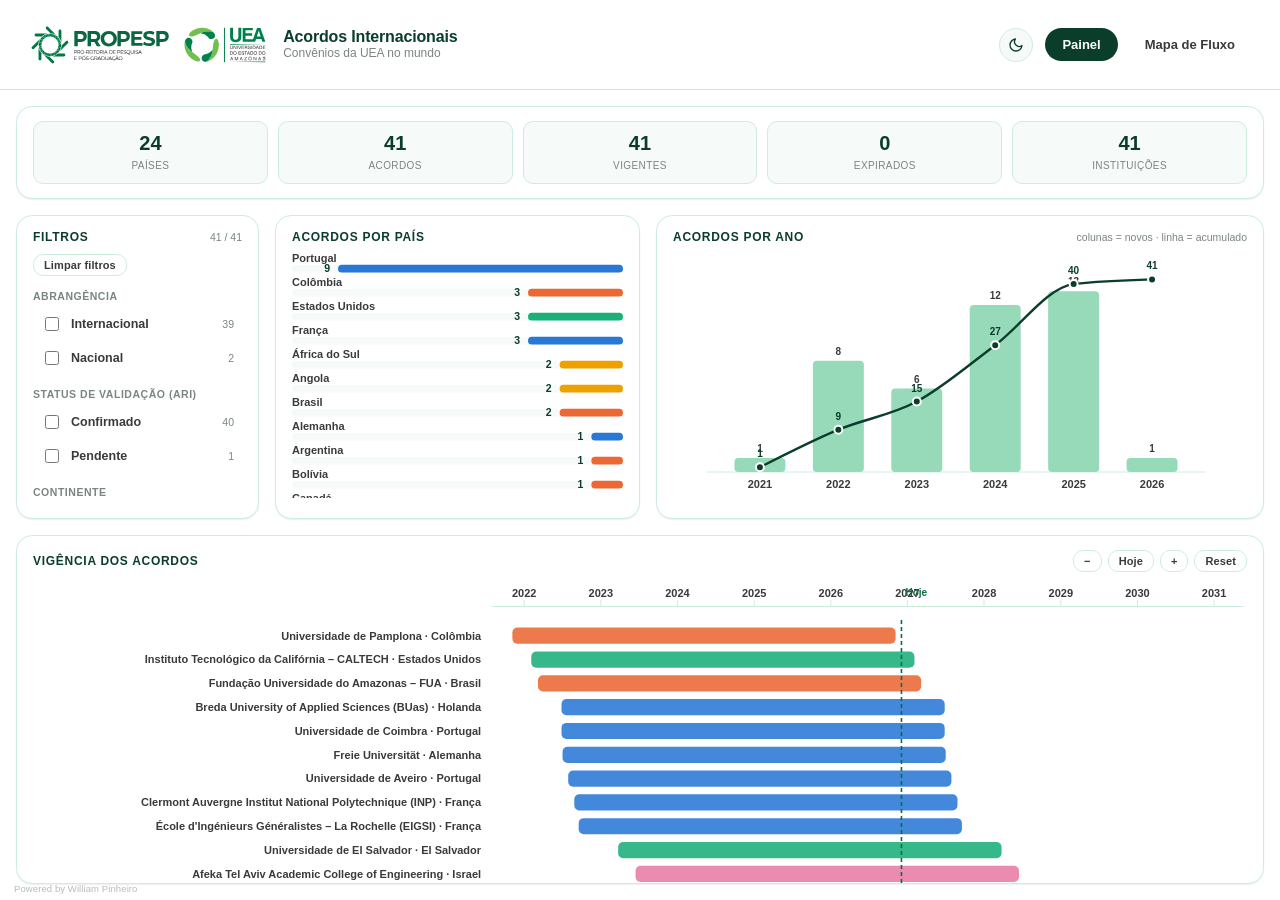
==== docs/index.html @ 7c6e440c "Combo chart colors + year click-filter, sticky Gantt axis, days-remaining tooltip, bar value reposit" ====
<!doctype html>
<html lang="pt-BR">
<head>
<meta charset="utf-8" />
<meta name="viewport" content="width=device-width, initial-scale=1" />
<script>(function(){var t=localStorage.getItem('acordos-theme');if(t==='dark'||t==='light')document.documentElement.setAttribute('data-theme',t);})();</script>
<title>Acordos Internacionais · UEA</title>
<link rel="stylesheet" href="css/style.css?v=4" />
</head>
<body>

<header class="topbar">
  <div class="topbar__brand">
    <img src="image/propespuea.svg" alt="PROPESP UEA" class="topbar__logo" />
    <div class="topbar__title">
      <strong>Acordos Internacionais</strong>
      <span>Convênios da UEA no mundo</span>
    </div>
  </div>

  <nav class="topbar__nav">
    <button type="button" id="theme-toggle" class="theme-toggle" aria-label="Alternar tema">
      <svg class="icon-sun" viewBox="0 0 24 24" fill="none" stroke="currentColor" stroke-width="2" stroke-linecap="round"><circle cx="12" cy="12" r="4"/><path d="M12 2v2M12 20v2M4.93 4.93l1.41 1.41M17.66 17.66l1.41 1.41M2 12h2M20 12h2M4.93 19.07l1.41-1.41M17.66 6.34l1.41-1.41"/></svg>
      <svg class="icon-moon" viewBox="0 0 24 24" fill="none" stroke="currentColor" stroke-width="2" stroke-linecap="round" stroke-linejoin="round"><path d="M21 12.79A9 9 0 1111.21 3 7 7 0 0021 12.79z"/></svg>
    </button>
    <a href="index.html" class="topbar__link is-active">Painel</a>
    <a href="fluxo.html" class="topbar__link">Mapa de Fluxo</a>
  </nav>
</header>

<main class="layout--acordos">

  <!-- ===================== Cartões de indicadores ===================== -->
  <div class="panel">
    <div class="stat-row">
      <div class="stat-tile"><b id="stat-paises">—</b><small>Países</small></div>
      <div class="stat-tile"><b id="stat-acordos">—</b><small>Acordos</small></div>
      <div class="stat-tile"><b id="stat-ativos">—</b><small>Vigentes</small></div>
      <div class="stat-tile"><b id="stat-expirados">—</b><small>Expirados</small></div>
      <div class="stat-tile"><b id="stat-instituicoes">—</b><small>Instituições</small></div>
    </div>
  </div>

  <!-- ===================== Filtros + Barras + Combo ===================== -->
  <div class="acordos-row acordos-row--filters">
    <div class="panel">
      <div class="panel__header">
        <span class="panel__title">Filtros</span>
        <span class="panel__hint" id="filter-count-hint"></span>
      </div>
      <div class="panel__body" id="filters-panel" style="height:calc(100% - 30px); overflow-y:auto; display:flex; flex-direction:column; gap:14px;"></div>
    </div>

    <div class="panel">
      <div class="panel__header"><span class="panel__title">Acordos por país</span></div>
      <div class="panel__body" id="bar-chart" style="height:calc(100% - 30px); overflow-y:auto;"></div>
    </div>

    <div class="panel">
      <div class="panel__header">
        <span class="panel__title">Acordos por ano</span>
        <span class="panel__hint">colunas = novos · linha = acumulado</span>
      </div>
      <div class="panel__body" id="combo-chart" style="height:calc(100% - 30px);"></div>
    </div>
  </div>

  <!-- ===================== Gantt: vigência dos acordos ===================== -->
  <div class="panel panel--flush" style="display:flex; flex-direction:column;">
    <div class="panel__header" style="padding:14px 16px 0;">
      <span class="panel__title">Vigência dos acordos</span>
      <span class="gantt-toolbar" id="gantt-zoom"></span>
    </div>
    <div style="flex:1; min-height:0;" id="gantt-chart"></div>
  </div>

</main>

<footer class="site-credit">Powered by William Pinheiro</footer>

<script src="lib/d3.v7.min.js"></script>
<script src="js/common.js?v=4"></script>
<script src="js/charts.js?v=4"></script>
<script src="js/main.js?v=4"></script>
</body>
</html>
---- docs/css/style.css ----
/* ==========================================================================
   GERBRAS · Design system — estética clara, bordas finas verdes, motion Apple
   ========================================================================== */

:root {
  color-scheme: light;

  /* superfícies */
  --surface-page: #ffffff;
  --surface-panel: #ffffff;
  --surface-alt: #f6faf8;
  --surface-hover: #eef8f2;

  /* tinta / texto */
  --ink-primary: #0b3d2b;      /* verde escuro — títulos, valores em destaque */
  --ink-secondary: #3a3a3c;    /* cinza escuro — corpo de texto */
  --ink-muted: #7a8580;        /* cinza médio — legendas, eixos, metadados */
  --ink-on-accent: #ffffff;

  /* bordas */
  --border-hairline: #cdeedd;  /* verde claro, fino */
  --border-strong: #9fd9bb;

  /* acento interativo */
  --accent: #1f8a5f;
  --accent-strong: #0b6b45;
  --accent-wash: rgba(31, 138, 95, 0.08);

  /* paleta categórica (linhas de pesquisa) — validada scripts/validate_palette.js */
  --cat-1: #2a78d6; /* azul */
  --cat-2: #eb6834; /* laranja */
  --cat-3: #1baf7a; /* água */
  --cat-4: #eda100; /* amarelo */
  --cat-5: #e87ba4; /* magenta */
  --cat-6: #008300; /* verde */
  --cat-7: #4a3aa7; /* violeta */
  --cat-8: #e34948; /* vermelho — reservado p/ bucket "Outras" */

  /* geometria */
  --radius-sm: 10px;
  --radius-md: 16px;
  --radius-lg: 22px;
  --radius-pill: 999px;

  /* sombra sutil */
  --shadow-sm: 0 1px 2px rgba(11, 61, 43, 0.05), 0 1px 1px rgba(11, 61, 43, 0.03);
  --shadow-md: 0 8px 24px rgba(11, 61, 43, 0.08);
  --shadow-lift: 0 12px 32px rgba(11, 61, 43, 0.14);

  /* motion — curva estilo Apple */
  --ease: cubic-bezier(0.32, 0.72, 0, 1);
  --dur-fast: 160ms;
  --dur-mid: 280ms;
  --dur-slow: 480ms;

  --font: -apple-system, BlinkMacSystemFont, "SF Pro Display", "SF Pro Text",
    "Segoe UI", "Helvetica Neue", Arial, sans-serif;

  --topbar-h: 10vh;

  /* mapas/gráficos — cromo neutro (lido pelo JS via getComputedStyle) */
  --chart-map-fill: #eef5f1;
  --chart-map-border: #0b6b45; /* alto contraste c/ o fill p/ projeção (datashow) */
  --chart-node-neutral: #0b3d2b;
  --chart-seq-1: #eaf7f0; --chart-seq-2: #c7ecda; --chart-seq-3: #96dab9;
  --chart-seq-4: #5fc192; --chart-seq-5: #2e9e6c; --chart-seq-6: #0f7a4d; --chart-seq-7: #0b5c3a;

  --topbar-bg: rgba(255, 255, 255, 0.9);
}

/* ---------- tema escuro: alta legibilidade, mesmos tokens ---------- */
@media (prefers-color-scheme: dark) {
  :root:not([data-theme="light"]) {
    color-scheme: dark;
    --surface-page: #0a100c;
    --surface-panel: #101712;
    --surface-alt: #171f1a;
    --surface-hover: #1e2921;

    --ink-primary: #7fe8ab;
    --ink-secondary: #e7ebe8;
    --ink-muted: #93a196;
    --ink-on-accent: #06120a;

    --border-hairline: #24352b;
    --border-strong: #3a5a45;

    --accent: #34d399;
    --accent-strong: #6ee7b8;
    --accent-wash: rgba(52, 211, 153, 0.16);

    --cat-1: #3987e5; --cat-2: #d95926; --cat-3: #199e70; --cat-4: #c98500;
    --cat-5: #d55181; --cat-6: #14a814; --cat-7: #9085e9; --cat-8: #e66767;

    --shadow-sm: 0 1px 2px rgba(0, 0, 0, 0.5), 0 1px 1px rgba(0, 0, 0, 0.35);
    --shadow-md: 0 8px 24px rgba(0, 0, 0, 0.55);
    --shadow-lift: 0 12px 36px rgba(0, 0, 0, 0.65);

    --chart-map-fill: #1c2620;
    --chart-map-border: #6ee7b8; /* alto contraste c/ o fill p/ projeção (datashow) */
    --chart-node-neutral: #e7ebe8;
    --chart-seq-1: #142a20; --chart-seq-2: #164028; --chart-seq-3: #185c34;
    --chart-seq-4: #1c7d40; --chart-seq-5: #26a352; --chart-seq-6: #4bc873; --chart-seq-7: #8de6a5;

    --topbar-bg: rgba(10, 16, 12, 0.86);
  }
}
:root[data-theme="dark"] {
  color-scheme: dark;
  --surface-page: #0a100c;
  --surface-panel: #101712;
  --surface-alt: #171f1a;
  --surface-hover: #1e2921;

  --ink-primary: #7fe8ab;
  --ink-secondary: #e7ebe8;
  --ink-muted: #93a196;
  --ink-on-accent: #06120a;

  --border-hairline: #24352b;
  --border-strong: #3a5a45;

  --accent: #34d399;
  --accent-strong: #6ee7b8;
  --accent-wash: rgba(52, 211, 153, 0.16);

  --cat-1: #3987e5; --cat-2: #d95926; --cat-3: #199e70; --cat-4: #c98500;
  --cat-5: #d55181; --cat-6: #14a814; --cat-7: #9085e9; --cat-8: #e66767;

  --shadow-sm: 0 1px 2px rgba(0, 0, 0, 0.5), 0 1px 1px rgba(0, 0, 0, 0.35);
  --shadow-md: 0 8px 24px rgba(0, 0, 0, 0.55);
  --shadow-lift: 0 12px 36px rgba(0, 0, 0, 0.65);

  --chart-map-fill: #1c2620;
  --chart-map-border: #6ee7b8; /* alto contraste c/ o fill p/ projeção (datashow) */
  --chart-node-neutral: #e7ebe8;
  --chart-seq-1: #142a20; --chart-seq-2: #164028; --chart-seq-3: #185c34;
  --chart-seq-4: #1c7d40; --chart-seq-5: #26a352; --chart-seq-6: #4bc873; --chart-seq-7: #8de6a5;

  --topbar-bg: rgba(10, 16, 12, 0.86);
}

* { box-sizing: border-box; }

html, body {
  margin: 0;
  padding: 0;
  height: 100%;
  background: var(--surface-page);
  color: var(--ink-secondary);
  font-family: var(--font);
  -webkit-font-smoothing: antialiased;
  overflow: hidden;
}

::selection { background: var(--accent-wash); color: var(--ink-primary); }

/* ---------- scrollbars finas, discretas ---------- */
* { scrollbar-width: thin; scrollbar-color: var(--border-strong) transparent; }
*::-webkit-scrollbar { width: 6px; height: 6px; }
*::-webkit-scrollbar-thumb { background: var(--border-strong); border-radius: var(--radius-pill); }
*::-webkit-scrollbar-track { background: transparent; }

/* ==========================================================================
   Barra superior
   ========================================================================== */
.topbar {
  height: var(--topbar-h);
  min-height: 56px;
  display: flex;
  align-items: center;
  justify-content: space-between;
  padding: 0 28px;
  background: var(--topbar-bg);
  backdrop-filter: saturate(180%) blur(14px);
  border-bottom: 1px solid var(--border-hairline);
  position: relative;
  z-index: 20;
}

.topbar__brand { display: flex; align-items: center; gap: 14px; }
.topbar__logo { height: calc(var(--topbar-h) * 0.6); max-height: 44px; width: auto; display: block; }
.topbar__title { display: flex; flex-direction: column; line-height: 1.15; }
.topbar__title strong { color: var(--ink-primary); font-size: 16px; font-weight: 700; letter-spacing: -0.01em; }
.topbar__title span { color: var(--ink-muted); font-size: 12px; font-weight: 500; }

.site-credit {
  position: fixed; left: 14px; bottom: 6px; z-index: 5;
  font-size: 9.5px; font-weight: 500; color: var(--ink-muted);
  opacity: 0.55; letter-spacing: 0.01em; pointer-events: none;
}

.topbar__nav { display: flex; align-items: center; gap: 10px; }
.topbar__link {
  font-size: 13px; font-weight: 600; color: var(--ink-secondary);
  text-decoration: none; padding: 8px 16px; border-radius: var(--radius-pill);
  border: 1px solid transparent; transition: all var(--dur-fast) var(--ease);
}
.topbar__link:hover { background: var(--surface-hover); border-color: var(--border-hairline); }
.topbar__link.is-active { background: var(--ink-primary); color: var(--ink-on-accent); }

.topbar__stats { display: flex; gap: 22px; margin-right: 6px; }
.topbar__stat { text-align: right; line-height: 1.1; }
.topbar__stat b { display: block; font-size: 15px; color: var(--ink-primary); font-variant-numeric: tabular-nums; }
.topbar__stat small { font-size: 10.5px; color: var(--ink-muted); text-transform: uppercase; letter-spacing: 0.04em; }

.theme-toggle {
  display: flex; align-items: center; justify-content: center;
  width: 34px; height: 34px; flex: none; margin-right: 2px;
  border-radius: 50%; border: 1px solid var(--border-hairline);
  background: var(--surface-alt); color: var(--ink-primary);
  cursor: pointer; transition: all var(--dur-fast) var(--ease);
}
.theme-toggle:hover { background: var(--surface-hover); border-color: var(--border-strong); transform: translateY(-1px); }
.theme-toggle svg { width: 16px; height: 16px; }
/* o JS sempre define data-theme explicitamente em <html>, então só
   precisamos alternar os ícones por esse atributo */
.theme-toggle .icon-sun { display: none; }
.theme-toggle .icon-moon { display: block; }
:root[data-theme="dark"] .theme-toggle .icon-sun { display: block; }
:root[data-theme="dark"] .theme-toggle .icon-moon { display: none; }

/* ==========================================================================
   Layout de colunas — página 1
   ========================================================================== */
.layout {
  height: calc(100vh - var(--topbar-h));
  display: grid;
  grid-template-columns: 20fr 60fr 20fr;
  gap: 16px;
  padding: 16px;
}

.col { min-width: 0; min-height: 0; display: flex; flex-direction: column; gap: 14px; overflow-y: auto; padding-right: 2px; }
.col--center { overflow: hidden; }

/* layout de página única (Acordos Internacionais): linha de indicadores no
   topo, barras + combo lado a lado, globo ocupando a largura toda embaixo */
.layout--acordos {
  height: calc(100vh - var(--topbar-h));
  display: grid;
  grid-template-rows: auto minmax(0, 1fr) minmax(0, 1.15fr);
  gap: 16px;
  padding: 16px;
  overflow: hidden;
}
.acordos-row { display: grid; grid-template-columns: 1fr 1fr; gap: 16px; min-height: 0; }
.acordos-row .panel { min-height: 0; }
.acordos-row--filters { grid-template-columns: 20fr 30fr 50fr; }

.filter-group { display: flex; flex-direction: column; gap: 6px; }
.filter-group__title {
  font-size: 10.5px; font-weight: 700; color: var(--ink-muted);
  text-transform: uppercase; letter-spacing: 0.05em;
}

@media (max-width: 980px) {
  .layout--acordos { height: auto; overflow: visible; }
  .acordos-row, .acordos-row--filters { grid-template-columns: 1fr; }
  .stat-row { flex-wrap: wrap; }
  .stat-row .stat-tile { min-width: 140px; }
}

/* ==========================================================================
   Cartões / painéis
   ========================================================================== */
.panel {
  background: var(--surface-panel);
  border: 1px solid var(--border-hairline);
  border-radius: var(--radius-md);
  box-shadow: var(--shadow-sm);
  padding: 14px 16px;
  transition: box-shadow var(--dur-mid) var(--ease), transform var(--dur-mid) var(--ease), border-color var(--dur-mid) var(--ease);
}
.panel:hover { box-shadow: var(--shadow-md); border-color: var(--border-strong); }

.panel--flush { padding: 0; overflow: hidden; }
.panel--grow { flex: 1 1 auto; min-height: 0; display: flex; flex-direction: column; }

.panel__header {
  display: flex; align-items: baseline; justify-content: space-between;
  margin-bottom: 10px;
}
.panel__title {
  font-size: 12px; font-weight: 700; color: var(--ink-primary);
  text-transform: uppercase; letter-spacing: 0.06em;
}
.panel__hint { font-size: 10.5px; color: var(--ink-muted); }
.panel__body { flex: 1 1 auto; min-height: 0; }

/* ==========================================================================
   Filtros
   ========================================================================== */
.field { display: flex; flex-direction: column; gap: 6px; }
.field label {
  font-size: 11px; font-weight: 700; color: var(--ink-muted);
  text-transform: uppercase; letter-spacing: 0.05em;
}

select.dropdown {
  appearance: none; -webkit-appearance: none;
  width: 100%; padding: 10px 34px 10px 12px;
  font-family: var(--font); font-size: 13.5px; font-weight: 600; color: var(--ink-primary);
  background: var(--surface-alt) url('data:image/svg+xml;utf8,<svg xmlns="http://www.w3.org/2000/svg" width="10" height="6"><path d="M0 0l5 6 5-6z" fill="%230b3d2b"/></svg>') no-repeat right 14px center;
  border: 1px solid var(--border-hairline); border-radius: var(--radius-sm);
  cursor: pointer; transition: all var(--dur-fast) var(--ease);
}
select.dropdown:hover { border-color: var(--border-strong); background-color: var(--surface-hover); }
select.dropdown:focus { outline: none; border-color: var(--accent); box-shadow: 0 0 0 3px var(--accent-wash); }

.checklist { display: flex; flex-direction: column; gap: 2px; max-height: 190px; overflow-y: auto; }
.checkrow {
  display: flex; align-items: center; gap: 9px; padding: 6px 8px;
  border-radius: var(--radius-sm); cursor: pointer; user-select: none;
  transition: background var(--dur-fast) var(--ease);
}
.checkrow:hover { background: var(--surface-hover); }
.checkrow input { accent-color: var(--accent); width: 14px; height: 14px; cursor: pointer; }
.checkrow span { font-size: 12.5px; font-weight: 600; color: var(--ink-secondary); }
.checkrow small { margin-left: auto; font-size: 10.5px; color: var(--ink-muted); font-variant-numeric: tabular-nums; }

/* listas selecionáveis (linhas de pesquisa / professores) */
.picklist { display: flex; flex-direction: column; gap: 3px; max-height: 240px; overflow-y: auto; }
.pickrow {
  display: flex; align-items: center; gap: 8px; padding: 7px 9px;
  border-radius: var(--radius-sm); cursor: pointer; border: 1px solid transparent;
  transition: all var(--dur-fast) var(--ease);
}
.pickrow:hover { background: var(--surface-hover); }
.pickrow.is-active { background: var(--accent-wash); border-color: var(--border-strong); }
.pickrow .dot { width: 8px; height: 8px; border-radius: 50%; flex: none; background: var(--border-strong); }
.pickrow .label { font-size: 12.5px; font-weight: 600; color: var(--ink-secondary); overflow: hidden; text-overflow: ellipsis; white-space: nowrap; }
.pickrow.is-active .label { color: var(--ink-primary); }
.pickrow .count { margin-left: auto; font-size: 10.5px; color: var(--ink-muted); font-variant-numeric: tabular-nums; }

.rank { display: flex; align-items: center; gap: 10px; padding: 7px 4px; border-radius: var(--radius-sm); transition: background var(--dur-fast) var(--ease); cursor: pointer; }
.rank:hover { background: var(--surface-hover); }
.rank__pos { width: 18px; font-size: 11px; font-weight: 800; color: var(--ink-muted); text-align: right; }
.rank__name { flex: 1; font-size: 12.5px; font-weight: 600; color: var(--ink-secondary); overflow: hidden; text-overflow: ellipsis; white-space: nowrap; }
.rank__val { font-size: 11px; font-weight: 700; color: var(--accent-strong); font-variant-numeric: tabular-nums; }

.search-box {
  display: flex; align-items: center; gap: 8px;
  background: var(--surface-alt); border: 1px solid var(--border-hairline);
  border-radius: var(--radius-sm); padding: 8px 10px; margin-bottom: 8px;
  transition: all var(--dur-fast) var(--ease);
}
.search-box:focus-within { border-color: var(--accent); box-shadow: 0 0 0 3px var(--accent-wash); }
.search-box input { border: none; outline: none; background: transparent; font-family: var(--font); font-size: 12.5px; color: var(--ink-primary); width: 100%; }
.search-box svg { flex: none; color: var(--ink-muted); }

/* botão limpar filtros */
.btn {
  font-family: var(--font); font-size: 12px; font-weight: 700; letter-spacing: 0.01em;
  color: var(--ink-on-accent); background: var(--ink-primary);
  border: none; border-radius: var(--radius-pill); padding: 9px 16px;
  cursor: pointer; transition: all var(--dur-fast) var(--ease);
}
.btn:hover { background: var(--accent-strong); transform: translateY(-1px); box-shadow: var(--shadow-md); }
.btn:active { transform: translateY(0); }
.btn--ghost { background: transparent; color: var(--ink-secondary); border: 1px solid var(--border-hairline); }
.btn--ghost:hover { background: var(--surface-hover); color: var(--ink-primary); border-color: var(--border-strong); box-shadow: none; }

/* ==========================================================================
   Tipografia utilitária
   ========================================================================== */
h1, h2, h3 { color: var(--ink-primary); margin: 0; font-weight: 700; letter-spacing: -0.01em; }
.text-xs { font-size: 10.5px; }
.text-sm { font-size: 12.5px; }
.text-md { font-size: 14px; }
.text-lg { font-size: 18px; }
.text-xl { font-size: 26px; }
.muted { color: var(--ink-muted); }
.strong { color: var(--ink-primary); font-weight: 700; }

.empty-hint { font-size: 12px; color: var(--ink-muted); padding: 14px 4px; text-align: center; }

/* ==========================================================================
   Tooltip global (usado pelos gráficos D3)
   ========================================================================== */
.viz-tooltip {
  position: fixed; pointer-events: none; z-index: 999;
  background: var(--ink-primary); color: #fff;
  font-family: var(--font); font-size: 12px; font-weight: 500;
  padding: 8px 11px; border-radius: 10px; box-shadow: var(--shadow-lift);
  opacity: 0; transform: translate(-50%, calc(-100% - 10px)) scale(0.96);
  transition: opacity var(--dur-fast) var(--ease), transform var(--dur-fast) var(--ease);
  max-width: 240px; line-height: 1.4;
}
.viz-tooltip.is-visible { opacity: 1; transform: translate(-50%, calc(-100% - 14px)) scale(1); }
.viz-tooltip b { color: #bdf0d6; }

/* ==========================================================================
   Sankey
   ========================================================================== */
#sankey-chart { width: 100%; height: 100%; }
.sankey-node rect { stroke: rgba(255,255,255,0.6); stroke-width: 1px; rx: 4px; transition: opacity var(--dur-fast) var(--ease); }
.sankey-node text { font-family: var(--font); font-size: 11px; font-weight: 600; fill: var(--ink-secondary); }
.sankey-node.is-dim rect { opacity: 0.15; }
.sankey-node.is-dim text { opacity: 0.25; }
.sankey-node.is-selected rect { stroke: var(--ink-primary); stroke-width: 2.5px; }
.sankey-node.is-selected text { font-weight: 800; fill: var(--ink-primary); }
.sankey-link { fill: none; transition: opacity var(--dur-fast) var(--ease), stroke-width var(--dur-fast) var(--ease); cursor: pointer; }
.sankey-link.is-dim { opacity: 0.06; }
.sankey-link:hover { opacity: 0.95 !important; }

/* ==========================================================================
   Word cloud / mapa / barras
   ========================================================================== */
#map-chart, #bar-chart { width: 100%; height: 100%; }

.map-country { transition: fill var(--dur-mid) var(--ease); cursor: pointer; }
.map-sphere { fill: var(--surface-alt); }
.map-graticule { fill: none; stroke: var(--border-hairline); stroke-width: 0.5px; }
.map-pin { transition: r var(--dur-fast) var(--ease); cursor: pointer; }

.bar-track rect.bg { fill: var(--surface-alt); }
.bar-track rect.fg { transition: width var(--dur-mid) var(--ease), x var(--dur-mid) var(--ease); cursor: pointer; }
.bar-label { font-family: var(--font); font-size: 11px; font-weight: 600; fill: var(--ink-secondary); }
.bar-value { font-family: var(--font); font-size: 10.5px; font-weight: 700; fill: var(--ink-primary); font-variant-numeric: tabular-nums; }

/* ---------------- Combo chart (colunas + linha) ---------------- */
.combo-bar { fill: var(--chart-seq-3); transition: fill var(--dur-fast) var(--ease); }
.combo-bar:hover { fill: var(--chart-seq-4); }
.combo-bar.is-selected { fill: var(--accent-strong); }
.combo-bar-value { font-family: var(--font); font-size: 10px; font-weight: 700; fill: var(--ink-secondary); font-variant-numeric: tabular-nums; }
.combo-line-value { font-family: var(--font); font-size: 10px; font-weight: 800; font-variant-numeric: tabular-nums; }

/* ---------------- Gantt (vigência dos acordos) ---------------- */
.gantt-axis-wrap { flex: none; }
.gantt-rows-wrap { flex: 1 1 auto; min-height: 0; overflow-y: auto; }
.gantt-bar { cursor: pointer; opacity: 0.88; transition: opacity var(--dur-fast) var(--ease); }
.gantt-bar:hover { opacity: 1; }
.gantt-today-line { stroke: var(--accent-strong); stroke-width: 1.6px; stroke-dasharray: 4 3; }
.gantt-today-label { font-family: var(--font); font-size: 10px; font-weight: 800; fill: var(--accent-strong); }
.gantt-axis .domain { stroke: var(--border-hairline); }
.gantt-zoom-catcher { cursor: grab; }
.gantt-zoom-catcher:active { cursor: grabbing; }
.gantt-toolbar { display: flex; gap: 6px; align-items: center; }
.gantt-zoom-btn { padding: 4px 10px; font-size: 11px; border-radius: var(--radius-sm); }

/* ==========================================================================
   Página 2 — Flow map
   ========================================================================== */
.flow-page { height: calc(100vh - var(--topbar-h)); padding: 16px; display: flex; flex-direction: column; gap: 14px; }
.flow-hero { display: flex; align-items: flex-end; justify-content: space-between; padding: 0 4px; }
.flow-hero h1 { font-size: 22px; }
.flow-hero p { margin: 4px 0 0; font-size: 13px; color: var(--ink-muted); max-width: 640px; }
.flow-map-wrap { flex: 1 1 auto; min-height: 0; }
#flow-chart { width: 100%; height: 100%; }

.flow-globe { cursor: grab; touch-action: none; }
.flow-globe.is-grabbing { cursor: grabbing; }

.flow-arc { fill: none; cursor: pointer; transition: opacity var(--dur-fast) var(--ease), stroke-width var(--dur-fast) var(--ease); }
.flow-arc.is-dim { opacity: 0.08; }
.flow-dot-origin { fill: var(--ink-primary); }
.flow-dot-dest { cursor: pointer; transition: r var(--dur-fast) var(--ease); }

.flow-legend { display: flex; align-items: center; gap: 18px; padding: 10px 16px; }
.flow-legend__item { display: flex; align-items: center; gap: 7px; font-size: 11.5px; color: var(--ink-secondary); font-weight: 600; }
.flow-legend__swatch { width: 10px; height: 10px; border-radius: 3px; }

/* painel flutuante de detalhes ao clicar um fluxo */
.flow-detail {
  position: fixed; right: 24px; bottom: 24px; width: 320px;
  background: var(--surface-panel); border: 1px solid var(--border-hairline);
  border-radius: var(--radius-lg); box-shadow: var(--shadow-lift);
  padding: 18px; z-index: 30;
  opacity: 0; transform: translateY(16px) scale(0.98); pointer-events: none;
  transition: opacity var(--dur-mid) var(--ease), transform var(--dur-mid) var(--ease);
}
.flow-detail.is-visible { opacity: 1; transform: translateY(0) scale(1); pointer-events: auto; }
.flow-detail h3 { font-size: 15px; margin-bottom: 4px; }
.flow-detail .muted { font-size: 12px; }
.flow-detail .actions { display: flex; gap: 8px; }
.flow-detail .actions .btn { flex: 1; text-align: center; }

.kw-tags { display: flex; flex-wrap: wrap; gap: 6px; }
.kw-tag {
  font-size: 10.5px; font-weight: 700; color: var(--accent-strong);
  background: var(--accent-wash); border-radius: var(--radius-pill); padding: 4px 10px;
}

/* ==========================================================================
   Motion de entrada
   ========================================================================== */
@keyframes rise-in {
  from { opacity: 0; transform: translateY(10px); }
  to { opacity: 1; transform: translateY(0); }
}
.panel, .topbar { animation: rise-in var(--dur-slow) var(--ease) both; }
.col:nth-child(1) .panel:nth-child(1) { animation-delay: 20ms; }
.col:nth-child(1) .panel:nth-child(2) { animation-delay: 60ms; }
.col:nth-child(1) .panel:nth-child(3) { animation-delay: 100ms; }
.col:nth-child(1) .panel:nth-child(4) { animation-delay: 140ms; }
.col:nth-child(2) .panel { animation-delay: 80ms; }
.col:nth-child(3) .panel:nth-child(1) { animation-delay: 100ms; }
.col:nth-child(3) .panel:nth-child(2) { animation-delay: 140ms; }
.col:nth-child(3) .panel:nth-child(3) { animation-delay: 180ms; }
.col:nth-child(3) .panel:nth-child(4) { animation-delay: 220ms; }

/* responsivo simples para telas menores (mantém proporção, empilha em telas muito estreitas) */
@media (max-width: 980px) {
  .layout { grid-template-columns: 1fr; height: auto; overflow-y: auto; }
  .col { overflow: visible; }
  html, body { overflow: auto; }
}

/* ==========================================================================
   Página 3 — Perfil do pesquisador estrangeiro
   ========================================================================== */
.layout--profile { grid-template-columns: 30fr 40fr 30fr; }

.topbar__back {
  display: flex; align-items: center; gap: 6px;
  font-size: 13px; font-weight: 700; color: var(--ink-secondary);
  text-decoration: none; padding: 8px 14px; border-radius: var(--radius-pill);
  border: 1px solid var(--border-hairline); margin-right: 8px;
  transition: all var(--dur-fast) var(--ease);
}
.topbar__back:hover { background: var(--surface-hover); border-color: var(--border-strong); color: var(--ink-primary); }

.avatar {
  width: 64px; height: 64px; border-radius: 50%;
  display: flex; align-items: center; justify-content: center;
  font-size: 22px; font-weight: 800; color: #fff;
  flex: none;
}

.profile-head { display: flex; align-items: center; gap: 16px; }
.profile-head h1 { font-size: 19px; line-height: 1.25; }
.profile-head .muted { font-size: 12.5px; margin-top: 3px; }

.badge-row { display: flex; flex-wrap: wrap; gap: 7px; margin-top: 12px; }
.badge {
  display: inline-flex; align-items: center; gap: 5px;
  font-size: 11px; font-weight: 700; color: var(--ink-secondary);
  background: var(--surface-alt); border: 1px solid var(--border-hairline);
  border-radius: var(--radius-pill); padding: 5px 11px;
}
.badge a { color: inherit; text-decoration: none; }
.badge--link { color: var(--accent-strong); border-color: var(--border-strong); cursor: pointer; }
.badge--link:hover { background: var(--accent-wash); }

.stat-row { display: flex; gap: 10px; }
.stat-tile {
  flex: 1; background: var(--surface-alt); border: 1px solid var(--border-hairline);
  border-radius: var(--radius-sm); padding: 10px 12px; text-align: center;
}
.stat-tile b { display: block; font-size: 20px; color: var(--ink-primary); font-variant-numeric: tabular-nums; }
.stat-tile small { font-size: 10px; color: var(--ink-muted); text-transform: uppercase; letter-spacing: 0.04em; }

.info-row { display: flex; justify-content: space-between; gap: 10px; padding: 7px 0; border-bottom: 1px solid var(--border-hairline); font-size: 12.5px; }
.info-row:last-child { border-bottom: none; }
.info-row span:first-child { color: var(--ink-muted); font-weight: 600; }
.info-row span:last-child { color: var(--ink-secondary); font-weight: 600; text-align: right; max-width: 60%; }
.info-row a { color: var(--accent-strong); text-decoration: none; }
.info-row a:hover { text-decoration: underline; }

#institution-map { width: 100%; height: 100%; min-height: 140px; }

.pub-card {
  padding: 12px 4px; border-bottom: 1px solid var(--border-hairline);
  transition: background var(--dur-fast) var(--ease);
}
.pub-card:last-child { border-bottom: none; }
.pub-card:hover { background: var(--surface-hover); }
.pub-card__title { font-size: 12.5px; font-weight: 700; color: var(--ink-primary); line-height: 1.4; }
.pub-card__meta { font-size: 11px; color: var(--ink-muted); margin-top: 4px; display: flex; gap: 8px; flex-wrap: wrap; }
.pub-card__meta a { color: var(--accent-strong); text-decoration: none; font-weight: 700; }
.pub-card__meta a:hover { text-decoration: underline; }

.skeleton {
  background: linear-gradient(90deg, var(--surface-alt) 25%, var(--surface-hover) 37%, var(--surface-alt) 63%);
  background-size: 400% 100%; animation: skeleton-wave 1.4s ease infinite;
  border-radius: var(--radius-sm); height: 12px; margin: 6px 0;
}
@keyframes skeleton-wave { 0% { background-position: 100% 50%; } 100% { background-position: 0 50%; } }
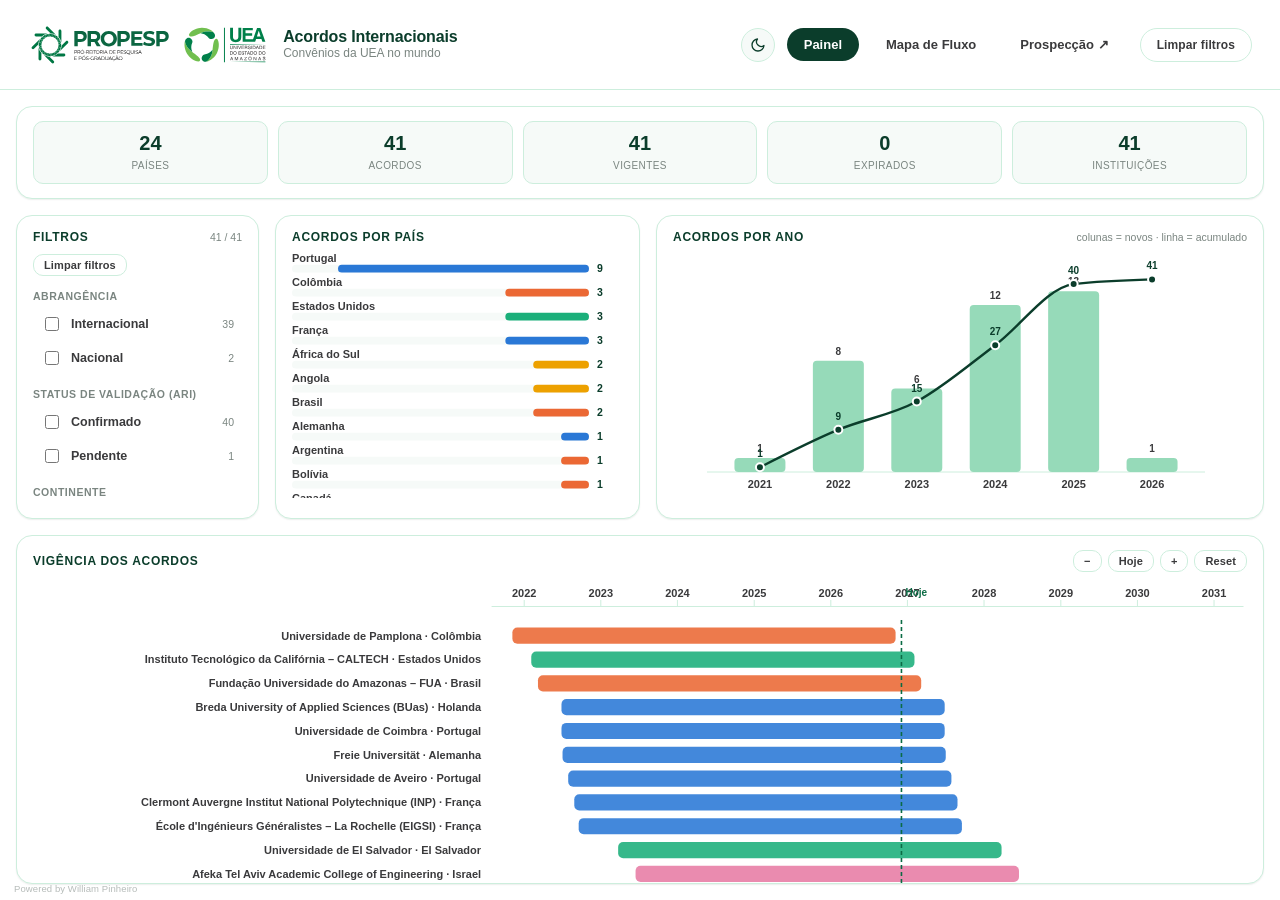
==== commit f27512d5: "Country click-filter, topbar nav cleanup, flow-map detail panel - Acordos por país: value moved to t" ====
--- a/docs/index.html
+++ b/docs/index.html
@@ -5,7 +5,7 @@
 <meta name="viewport" content="width=device-width, initial-scale=1" />
 <script>(function(){var t=localStorage.getItem('acordos-theme');if(t==='dark'||t==='light')document.documentElement.setAttribute('data-theme',t);})();</script>
 <title>Acordos Internacionais · UEA</title>
-<link rel="stylesheet" href="css/style.css?v=4" />
+<link rel="stylesheet" href="css/style.css?v=5" />
 </head>
 <body>
 
@@ -25,6 +25,8 @@
     </button>
     <a href="index.html" class="topbar__link is-active">Painel</a>
     <a href="fluxo.html" class="topbar__link">Mapa de Fluxo</a>
+    <a href="https://willpine1992.github.io/dashboard-geral/docs/index.html" class="topbar__link" target="_blank" rel="noopener">Prospecção ↗</a>
+    <button class="btn btn--ghost" id="btn-clear-filters-top" style="margin-left:4px;">Limpar filtros</button>
   </nav>
 </header>
 
@@ -79,8 +81,8 @@
 <footer class="site-credit">Powered by William Pinheiro</footer>
 
 <script src="lib/d3.v7.min.js"></script>
-<script src="js/common.js?v=4"></script>
-<script src="js/charts.js?v=4"></script>
-<script src="js/main.js?v=4"></script>
+<script src="js/common.js?v=5"></script>
+<script src="js/charts.js?v=5"></script>
+<script src="js/main.js?v=5"></script>
 </body>
 </html>
--- a/docs/css/style.css
+++ b/docs/css/style.css
@@ -415,7 +415,8 @@
 .map-pin { transition: r var(--dur-fast) var(--ease); cursor: pointer; }
 
 .bar-track rect.bg { fill: var(--surface-alt); }
-.bar-track rect.fg { transition: width var(--dur-mid) var(--ease), x var(--dur-mid) var(--ease); cursor: pointer; }
+.bar-track rect.fg { transition: width var(--dur-mid) var(--ease), x var(--dur-mid) var(--ease), opacity var(--dur-fast) var(--ease); cursor: pointer; }
+.bar-track rect.fg.is-selected { stroke: var(--ink-primary); stroke-width: 2px; }
 .bar-label { font-family: var(--font); font-size: 11px; font-weight: 600; fill: var(--ink-secondary); }
 .bar-value { font-family: var(--font); font-size: 10.5px; font-weight: 700; fill: var(--ink-primary); font-variant-numeric: tabular-nums; }
 
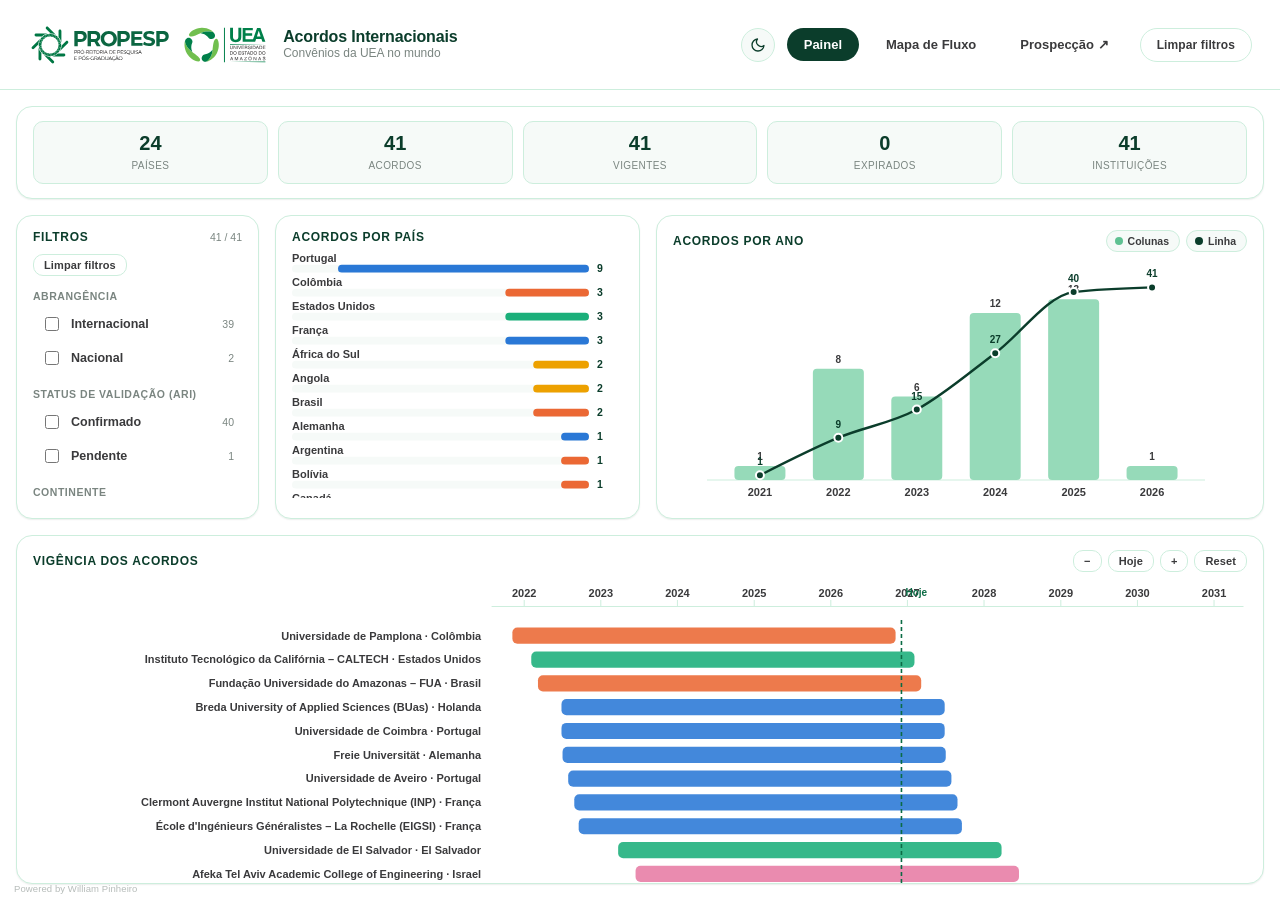
==== commit a1724638: "Add series toggle (bars/line) to the "Acordos por ano" chart Two clickable chips in the panel header" ====
--- a/docs/index.html
+++ b/docs/index.html
@@ -5,7 +5,7 @@
 <meta name="viewport" content="width=device-width, initial-scale=1" />
 <script>(function(){var t=localStorage.getItem('acordos-theme');if(t==='dark'||t==='light')document.documentElement.setAttribute('data-theme',t);})();</script>
 <title>Acordos Internacionais · UEA</title>
-<link rel="stylesheet" href="css/style.css?v=5" />
+<link rel="stylesheet" href="css/style.css?v=6" />
 </head>
 <body>
 
@@ -61,7 +61,7 @@
     <div class="panel">
       <div class="panel__header">
         <span class="panel__title">Acordos por ano</span>
-        <span class="panel__hint">colunas = novos · linha = acumulado</span>
+        <span class="series-toggle" id="combo-series-toggle"></span>
       </div>
       <div class="panel__body" id="combo-chart" style="height:calc(100% - 30px);"></div>
     </div>
@@ -81,8 +81,8 @@
 <footer class="site-credit">Powered by William Pinheiro</footer>
 
 <script src="lib/d3.v7.min.js"></script>
-<script src="js/common.js?v=5"></script>
-<script src="js/charts.js?v=5"></script>
-<script src="js/main.js?v=5"></script>
+<script src="js/common.js?v=6"></script>
+<script src="js/charts.js?v=6"></script>
+<script src="js/main.js?v=6"></script>
 </body>
 </html>
--- a/docs/css/style.css
+++ b/docs/css/style.css
@@ -440,6 +440,19 @@
 .gantt-toolbar { display: flex; gap: 6px; align-items: center; }
 .gantt-zoom-btn { padding: 4px 10px; font-size: 11px; border-radius: var(--radius-sm); }
 
+.series-toggle { display: flex; gap: 6px; align-items: center; }
+.series-toggle__item {
+  display: flex; align-items: center; gap: 5px;
+  font-size: 10.5px; font-weight: 700; color: var(--ink-secondary);
+  background: var(--surface-alt); border: 1px solid var(--border-hairline);
+  border-radius: var(--radius-pill); padding: 4px 10px 4px 8px;
+  cursor: pointer; user-select: none; transition: all var(--dur-fast) var(--ease);
+}
+.series-toggle__item:hover { border-color: var(--border-strong); }
+.series-toggle__dot { width: 8px; height: 8px; border-radius: 50%; flex: none; }
+.series-toggle__item.is-off { color: var(--ink-muted); opacity: 0.55; }
+.series-toggle__item.is-off .series-toggle__dot { opacity: 0.4; }
+
 /* ==========================================================================
    Página 2 — Flow map
    ========================================================================== */
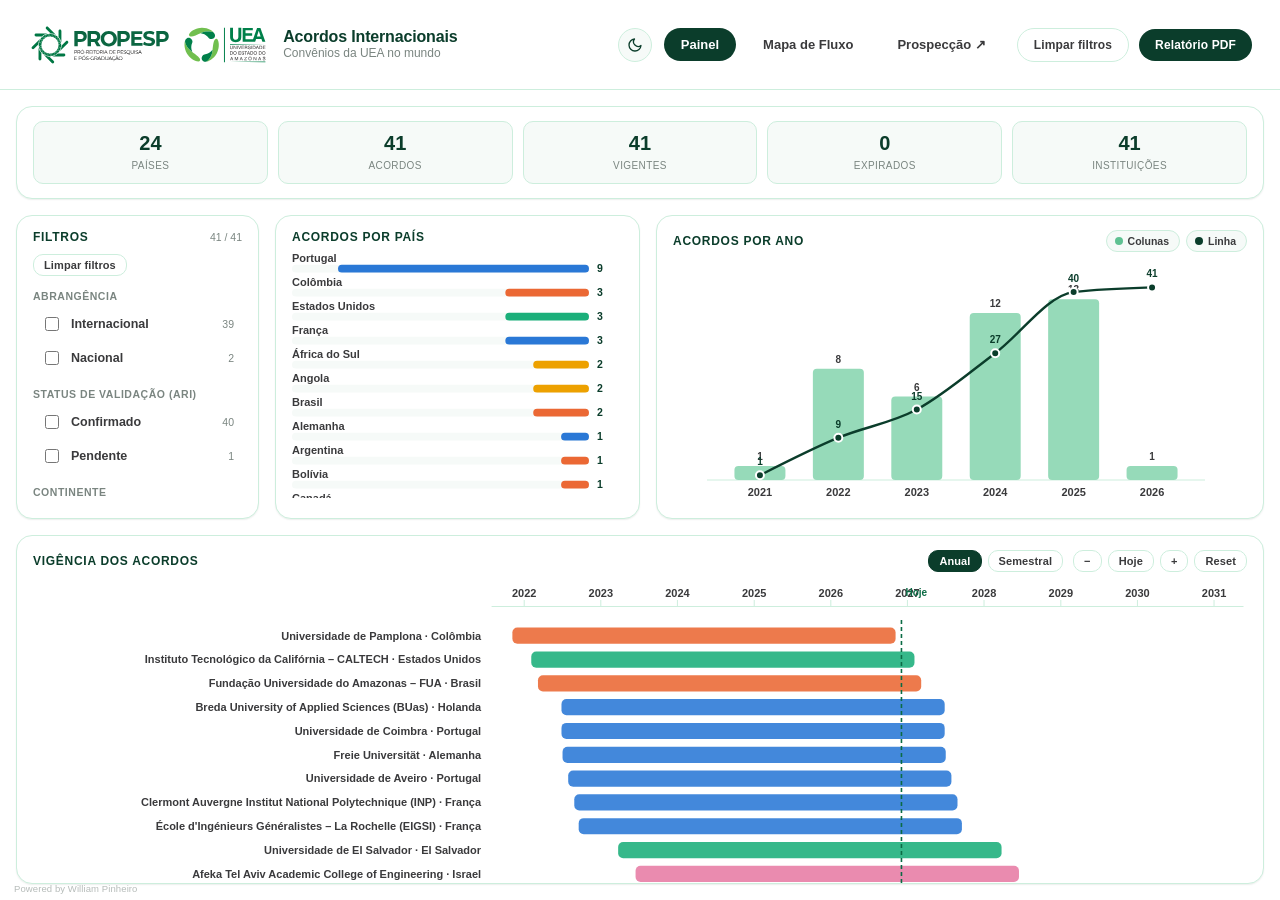
==== commit d47bfaf2: "Add Gantt granularity toggle (Anual/Semestral) and PDF report button Gantt axis ticks now switch bet" ====
--- a/docs/index.html
+++ b/docs/index.html
@@ -27,6 +27,7 @@
     <a href="fluxo.html" class="topbar__link">Mapa de Fluxo</a>
     <a href="https://willpine1992.github.io/dashboard-geral/docs/index.html" class="topbar__link" target="_blank" rel="noopener">Prospecção ↗</a>
     <button class="btn btn--ghost" id="btn-clear-filters-top" style="margin-left:4px;">Limpar filtros</button>
+    <button class="btn" id="btn-report">Relatório PDF</button>
   </nav>
 </header>
 
@@ -71,7 +72,10 @@
   <div class="panel panel--flush" style="display:flex; flex-direction:column;">
     <div class="panel__header" style="padding:14px 16px 0;">
       <span class="panel__title">Vigência dos acordos</span>
-      <span class="gantt-toolbar" id="gantt-zoom"></span>
+      <div style="display:flex; gap:10px; align-items:center;">
+        <span class="gantt-toolbar" id="gantt-granularity"></span>
+        <span class="gantt-toolbar" id="gantt-zoom"></span>
+      </div>
     </div>
     <div style="flex:1; min-height:0;" id="gantt-chart"></div>
   </div>
@@ -81,8 +85,11 @@
 <footer class="site-credit">Powered by William Pinheiro</footer>
 
 <script src="lib/d3.v7.min.js"></script>
+<script src="lib/jspdf.umd.min.js"></script>
+<script src="lib/jspdf.plugin.autotable.min.js"></script>
 <script src="js/common.js?v=6"></script>
 <script src="js/charts.js?v=6"></script>
+<script src="js/report.js?v=1"></script>
 <script src="js/main.js?v=6"></script>
 </body>
 </html>
--- a/docs/css/style.css
+++ b/docs/css/style.css
@@ -439,6 +439,7 @@
 .gantt-zoom-catcher:active { cursor: grabbing; }
 .gantt-toolbar { display: flex; gap: 6px; align-items: center; }
 .gantt-zoom-btn { padding: 4px 10px; font-size: 11px; border-radius: var(--radius-sm); }
+.gantt-zoom-btn.is-active { background: var(--ink-primary); color: var(--ink-on-accent); border-color: var(--ink-primary); }
 
 .series-toggle { display: flex; gap: 6px; align-items: center; }
 .series-toggle__item {
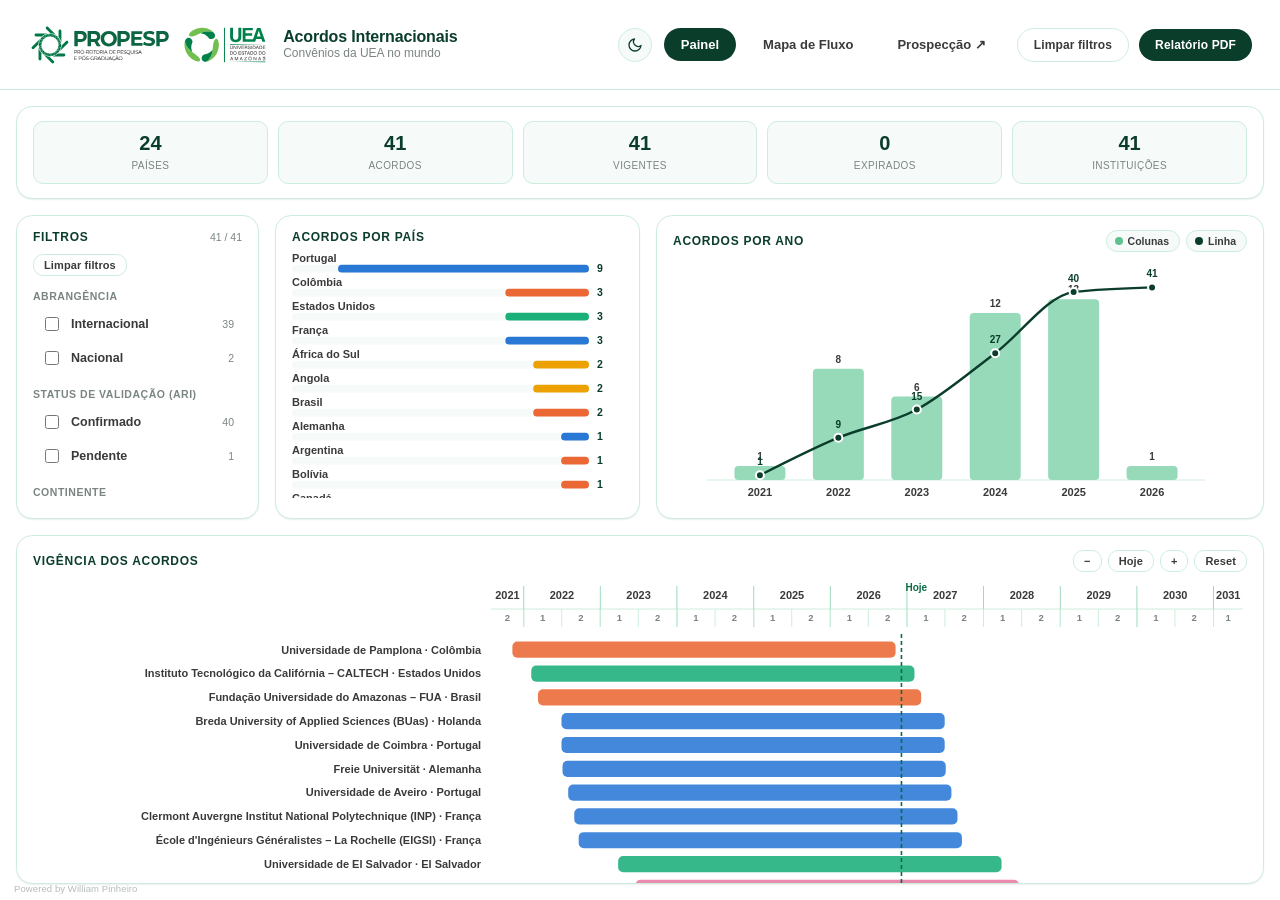
==== commit 0329c891: "Replace Gantt Anual/Semestral toggle with a permanent two-row axis The Gantt's time axis now always " ====
--- a/docs/index.html
+++ b/docs/index.html
@@ -72,10 +72,7 @@
   <div class="panel panel--flush" style="display:flex; flex-direction:column;">
     <div class="panel__header" style="padding:14px 16px 0;">
       <span class="panel__title">Vigência dos acordos</span>
-      <div style="display:flex; gap:10px; align-items:center;">
-        <span class="gantt-toolbar" id="gantt-granularity"></span>
-        <span class="gantt-toolbar" id="gantt-zoom"></span>
-      </div>
+      <span class="gantt-toolbar" id="gantt-zoom"></span>
     </div>
     <div style="flex:1; min-height:0;" id="gantt-chart"></div>
   </div>
@@ -89,7 +86,7 @@
 <script src="lib/jspdf.plugin.autotable.min.js"></script>
 <script src="js/common.js?v=6"></script>
 <script src="js/charts.js?v=6"></script>
-<script src="js/report.js?v=1"></script>
+<script src="js/report.js?v=3"></script>
 <script src="js/main.js?v=6"></script>
 </body>
 </html>
--- a/docs/css/style.css
+++ b/docs/css/style.css
@@ -435,11 +435,15 @@
 .gantt-today-line { stroke: var(--accent-strong); stroke-width: 1.6px; stroke-dasharray: 4 3; }
 .gantt-today-label { font-family: var(--font); font-size: 10px; font-weight: 800; fill: var(--accent-strong); }
 .gantt-axis .domain { stroke: var(--border-hairline); }
+.gantt-axis-year { font-weight: 800; }
+.gantt-axis-sem { font-size: 9.5px; fill: var(--ink-muted); }
+.gantt-axis-tick-year { stroke: var(--border-strong); stroke-width: 1px; }
+.gantt-axis-tick-sem { stroke: var(--border-hairline); stroke-width: 1px; }
+.gantt-axis-divider { stroke: var(--border-hairline); }
 .gantt-zoom-catcher { cursor: grab; }
 .gantt-zoom-catcher:active { cursor: grabbing; }
 .gantt-toolbar { display: flex; gap: 6px; align-items: center; }
 .gantt-zoom-btn { padding: 4px 10px; font-size: 11px; border-radius: var(--radius-sm); }
-.gantt-zoom-btn.is-active { background: var(--ink-primary); color: var(--ink-on-accent); border-color: var(--ink-primary); }
 
 .series-toggle { display: flex; gap: 6px; align-items: center; }
 .series-toggle__item {
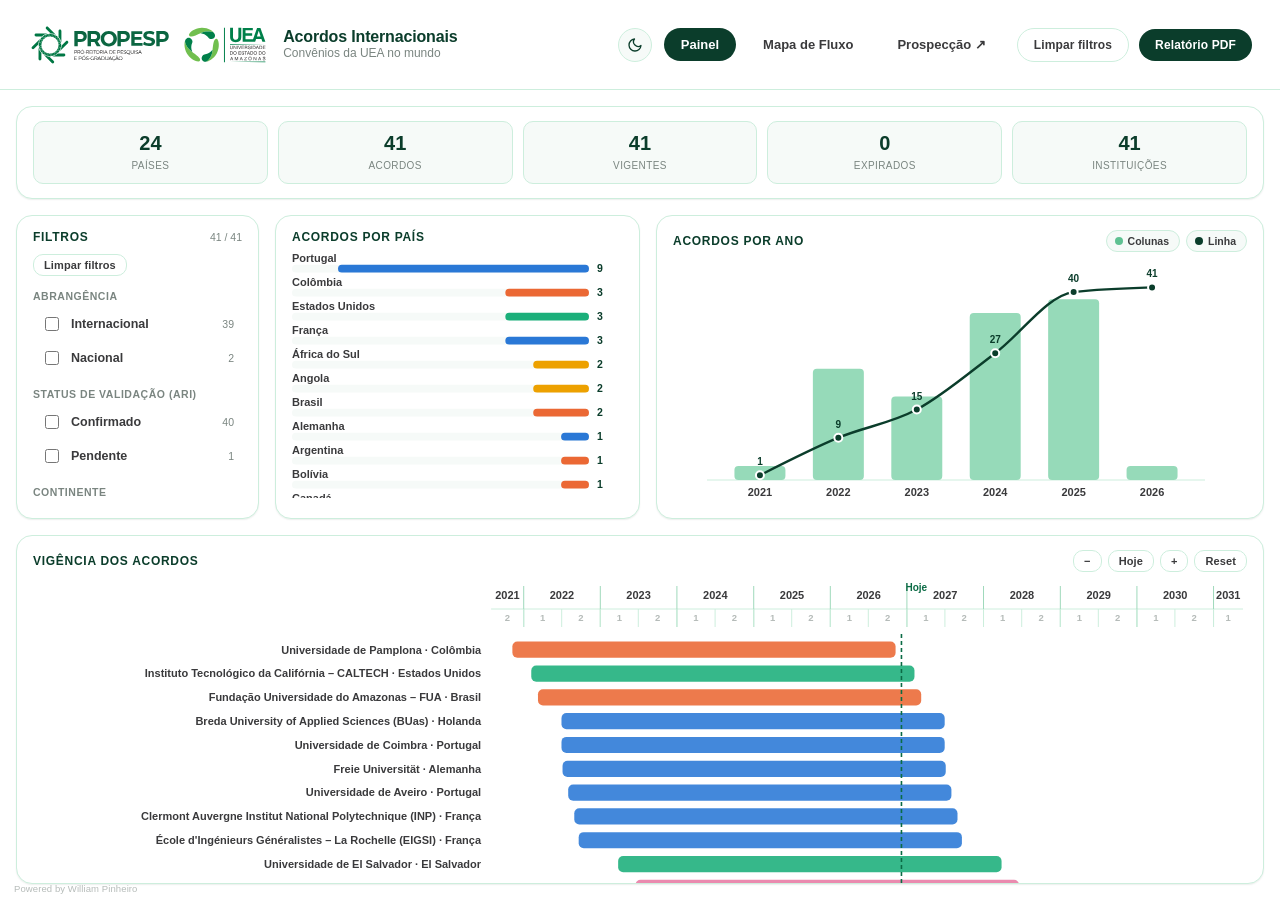
==== commit 2b8d6f80: "Point Prospecção nav link to the new PPG x foreign university dashboard Old link went to dashboard-g" ====
--- a/docs/index.html
+++ b/docs/index.html
@@ -25,7 +25,7 @@
     </button>
     <a href="index.html" class="topbar__link is-active">Painel</a>
     <a href="fluxo.html" class="topbar__link">Mapa de Fluxo</a>
-    <a href="https://willpine1992.github.io/dashboard-geral/docs/index.html" class="topbar__link" target="_blank" rel="noopener">Prospecção ↗</a>
+    <a href="https://willpine1992.github.io/DASHBOARD-PROSPECC-AO-PPGxUNI.ESTR/docs/index.html" class="topbar__link" target="_blank" rel="noopener">Prospecção ↗</a>
     <button class="btn btn--ghost" id="btn-clear-filters-top" style="margin-left:4px;">Limpar filtros</button>
     <button class="btn" id="btn-report">Relatório PDF</button>
   </nav>
--- a/docs/css/style.css
+++ b/docs/css/style.css
@@ -424,7 +424,6 @@
 .combo-bar { fill: var(--chart-seq-3); transition: fill var(--dur-fast) var(--ease); }
 .combo-bar:hover { fill: var(--chart-seq-4); }
 .combo-bar.is-selected { fill: var(--accent-strong); }
-.combo-bar-value { font-family: var(--font); font-size: 10px; font-weight: 700; fill: var(--ink-secondary); font-variant-numeric: tabular-nums; }
 .combo-line-value { font-family: var(--font); font-size: 10px; font-weight: 800; font-variant-numeric: tabular-nums; }
 
 /* ---------------- Gantt (vigência dos acordos) ---------------- */
@@ -436,7 +435,7 @@
 .gantt-today-label { font-family: var(--font); font-size: 10px; font-weight: 800; fill: var(--accent-strong); }
 .gantt-axis .domain { stroke: var(--border-hairline); }
 .gantt-axis-year { font-weight: 800; }
-.gantt-axis-sem { font-size: 9.5px; fill: var(--ink-muted); }
+.gantt-axis-sem { font-size: 9.5px; fill: var(--ink-muted); opacity: 0.55; }
 .gantt-axis-tick-year { stroke: var(--border-strong); stroke-width: 1px; }
 .gantt-axis-tick-sem { stroke: var(--border-hairline); stroke-width: 1px; }
 .gantt-axis-divider { stroke: var(--border-hairline); }
